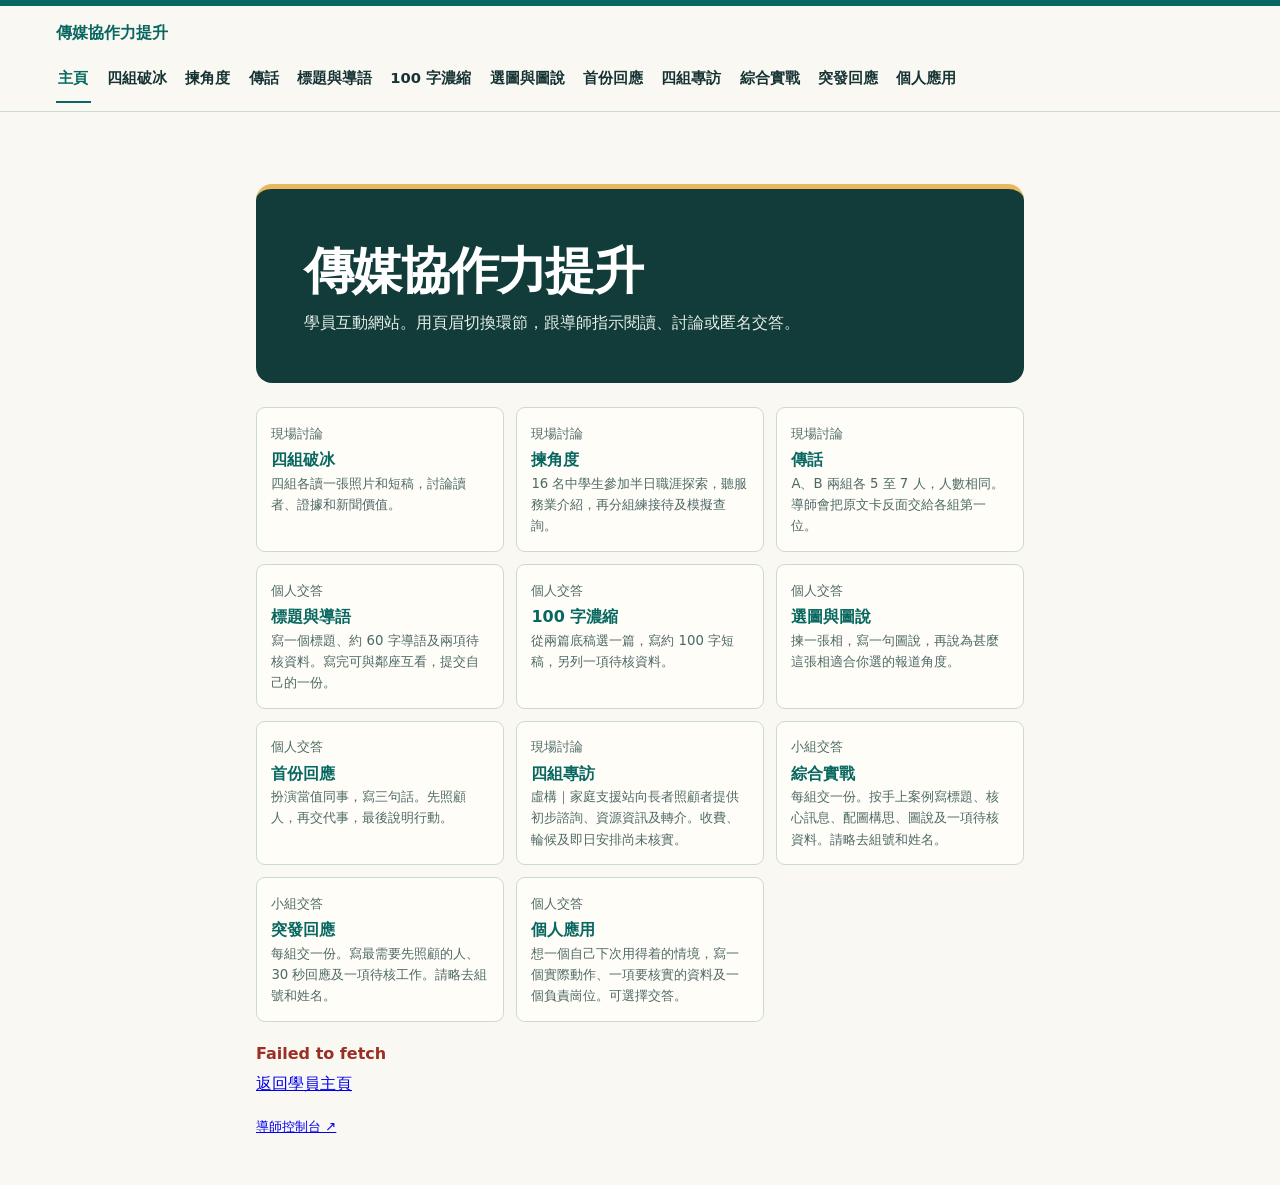
==== index.html @ f26a5cd6 "Publish reusable media training classroom" ====
<!doctype html><html lang="zh-Hant"><head><meta charset="utf-8"><meta name="viewport" content="width=device-width,initial-scale=1"><meta name="workshop-portal" content="1"><meta name="robots" content="noindex,nofollow">
<title>傳媒協作力提升｜學員互動網站</title>
<link rel="stylesheet" href="./app.css"><link rel="stylesheet" href="./classroom.css"><link rel="stylesheet" href="./portal.css">
<script src="./activities.js" defer></script><script src="./classroom.js" defer></script></head>
<body><header class="masthead"><div class="wrap brand"><span>傳媒協作力提升</span><span id="session-label" class="edition"></span></div><nav id="class-nav" class="wrap class-nav" aria-label="課堂環節"></nav></header><main class="wrap" id="main"></main><noscript>請開啟 JavaScript 以使用課堂網站。</noscript></body></html>
---- app.css ----
:root{
 --paper:#faf8f2;--white:#fffdf8;--ink:#163334;--body:#244140;
 --teal:#086760;--soft:#e7efe9;--rule:#ccd9d1;--muted:#4e6965;--gold:#f5e0b7;
 color-scheme:light;
 font-family:system-ui,"PingFang TC","Noto Sans CJK TC","Microsoft JhengHei",sans-serif;
 color:var(--ink);background:var(--paper);
}
*{box-sizing:border-box}
body{margin:0;font-size:1rem;line-height:1.6}
[hidden]{display:none!important}
.wrap{width:min(73rem,100% - 2rem);margin-inline:auto}
.masthead{border-top:.4rem solid var(--teal);border-bottom:1px solid var(--rule)}
.brand{min-height:3.3rem;display:flex;align-items:center;justify-content:space-between;gap:.75rem;color:var(--teal);font-weight:750}
.edition{font-size:.83rem;color:var(--muted)}
main{padding:clamp(1.4rem,4vw,3rem) 0 3rem}
main.student{max-width:48rem}
h1,h2,h3,p{margin:0}
h1{font-size:clamp(1.9rem,5vw,3.1rem);line-height:1.2;letter-spacing:-.035em;margin:.35rem 0 .5rem}
h2{font-size:1.2rem;line-height:1.4}
h3{font-size:1.65rem;line-height:1.35}
.eyebrow{font-size:.85rem;font-weight:800;color:var(--teal)}
.dek,.subtle{color:var(--muted)}
.intro{margin-bottom:1.3rem}
.brief{background:var(--soft);border-left:.3rem solid var(--teal);padding:1rem 1.15rem;margin-bottom:1.15rem}
.brief p{margin-top:.35rem}
.sheet{padding:clamp(.9rem,3vw,1.45rem);background:var(--white);border:1px solid var(--rule);border-radius:.7rem}
#submission{display:grid;gap:1rem}
label,legend{font-weight:700;color:var(--body)}
input:not([type=checkbox]),textarea,select{
 width:100%;color:var(--ink);font:inherit;
 background:#fff;border:1px solid #9bb6aa;border-radius:.35rem;
 padding:.65rem .75rem;
}
label+input,label+textarea,fieldset label input:not([type=checkbox]){margin-top:.35rem}
textarea{resize:vertical;min-height:6rem}
fieldset{min-width:0;border:0;padding:0;margin:0}
legend{padding:0;margin-bottom:.45rem}
.fields{display:grid;grid-template-columns:repeat(2,minmax(0,1fr));gap:.65rem}
.hint{font-size:.83rem;color:var(--muted);font-weight:500}
.counter{text-align:right;margin-top:.15rem}
button{font:inherit;min-height:2.75rem;border:1px solid transparent;border-radius:.35rem;padding:.55rem .9rem;cursor:pointer;font-weight:750}
button:disabled{opacity:.58;cursor:default}
button.primary{background:var(--teal);color:#fff}
button.secondary{background:var(--soft);color:var(--teal);border-color:var(--rule)}
#submission button{justify-self:start}
:focus-visible{outline:.18rem solid var(--teal);outline-offset:.16rem}
.status:empty{display:none}
.status{font-weight:700;margin:.25rem 0;color:var(--teal)}
.status[data-kind=error]{color:#9a3025}
.access{max-width:38rem;margin-bottom:.8rem}
.access-row,.actions{display:flex;gap:.55rem;align-items:center;flex-wrap:wrap}
.access-row{margin-top:.4rem}
.access-row input{flex:1 1 10rem}
.toolbar{display:flex;justify-content:space-between;align-items:center;gap:.7rem;flex-wrap:wrap;margin:.9rem 0}
.counts{display:flex;gap:1rem;margin:0;align-items:center;flex-wrap:wrap}
.counts div{display:flex;align-items:baseline;gap:.35rem}
.counts dt{color:var(--muted);font-size:.9rem}
.counts dd{margin:0;font-size:1.25rem;font-weight:800;color:var(--teal)}
.review-grid{display:grid;grid-template-columns:1.12fr 1fr;gap:1rem;align-items:start}
.sheet-head{display:flex;align-items:center;justify-content:space-between;gap:.55rem;border-bottom:1px solid var(--rule);padding-bottom:.55rem;margin-bottom:.85rem}
.badge{background:var(--soft);color:var(--teal);font-size:.82rem;font-weight:750;border-radius:.25rem;padding:.13rem .45rem;white-space:nowrap}
.draft h3,.draft .lead,.draft li{overflow-wrap:anywhere;white-space:pre-wrap}
.draft .eyebrow{margin-top:.8rem}
.draft .lead{font-size:1.18rem;margin:.25rem 0 .9rem}
.small-heading{font-size:1rem}
.draft ol{margin:.35rem 0 0;padding-left:1.4rem}
#criteria label{display:grid;grid-template-columns:1fr minmax(6.5rem,9rem);align-items:center;gap:.35rem;margin-bottom:.4rem}
#criteria select{font-size:.9rem;padding:.38rem}
.checklist{border-top:1px solid var(--rule);padding-top:.35rem;margin-top:.85rem}
.checklist div{display:flex;align-items:baseline;gap:.35rem .75rem;flex-wrap:wrap;margin:.4rem 0}
.checklist strong{color:var(--teal)}
.checklist label{font-weight:550}
input[type=checkbox]{accent-color:var(--teal);width:1rem;height:1rem;vertical-align:-.13rem}
.closing{margin-top:.75rem;background:var(--gold);padding:.6rem .65rem;font-weight:750;color:#5a3e18}
.rubric .hint{margin-top:.5rem}
@media(max-width:48rem){.review-grid{grid-template-columns:1fr}}
@media(max-width:30rem){.fields{grid-template-columns:1fr}}
.source-brief{margin:0}
.source-brief p+p{margin-top:.65rem}
.source-brief a{color:var(--teal);text-underline-offset:.18em}
.key-facts{margin-top:.9rem;padding:.8rem .9rem;background:var(--soft);border-radius:.35rem}
.key-facts ul{margin:.3rem 0 0;padding-left:1.25rem}
.key-facts li+li{margin-top:.3rem}
select#material{margin-top:.35rem}
---- classroom.css ----
.class-nav{display:flex;flex-wrap:wrap;gap:.25rem .85rem;padding-bottom:.5rem}
.class-nav a{color:var(--ink);padding:.45rem .15rem;text-decoration:none;font-weight:700;min-height:2.75rem;border-bottom:2px solid transparent}
.class-nav a:hover,.class-nav a[aria-current]{border-color:var(--teal);color:var(--teal)}
.stack{display:grid;gap:.85rem;align-content:start}
.stack > *{min-width:0}
.class-actions{display:flex;flex-wrap:wrap;gap:.6rem;align-items:center}
.class-actions > *{max-width:100%}
.class-card{display:block;text-decoration:none;color:var(--ink);padding:1rem;border-top:1px solid var(--rule)}
.class-card:hover{background:var(--soft)}
.class-card strong{color:var(--teal)}
.class-section{margin-top:1.2rem}
.class-field{display:grid;gap:.2rem}
.class-field label+*{margin-top:0}
.class-output{white-space:pre-wrap;overflow-wrap:anywhere}
details>summary{cursor:pointer;font-weight:700;color:var(--teal);padding:.35rem 0}
.tickets{display:grid;grid-template-columns:repeat(auto-fit,minmax(11rem,1fr));gap:.5rem}
.tickets code{border:1px dashed #668078;padding:.4rem;text-align:center}
.review-controls{display:grid;grid-template-columns:1fr 1fr;gap:.6rem}
.class-nav a[href*="teacher"]{margin-left:auto}
.timer-shell{max-width:64rem;margin-inline:auto}
.timer-time{font-size:clamp(4rem,19vw,10rem);font-variant-numeric:tabular-nums;color:var(--teal);font-weight:800;line-height:1.02}
.timer-steps{font-size:clamp(1rem,2.4vw,1.65rem);padding-left:1.5em;margin:.4rem 0 .9rem}
.timer-steps li+li{margin-top:.35rem}
.timer-track{display:flex;flex-wrap:wrap;gap:.3rem .8rem;color:var(--muted)}
.timer-track strong{color:var(--teal)}
.project-content{font-size:clamp(1.25rem,3vw,2.3rem)}
@media(max-width:40rem){.review-controls{grid-template-columns:1fr}}
@media print{
 body.print-tickets *{visibility:hidden}
 body.print-tickets #print-tickets,body.print-tickets #print-tickets *{visibility:visible}
 body.print-tickets #print-tickets{position:absolute;inset:0}
}
.timer-prompt{font-size:clamp(1.1rem,2.4vw,1.55rem);margin-block:.25rem .7rem}
.timer-track .stage-button{font-size:.88rem;min-height:2rem;padding:.3rem .55rem}
.timer-track .stage-button[aria-current=step]{background:var(--teal);color:white}
.review-photo{width:100%;max-height:62vh;object-fit:contain;background:var(--soft)}
---- portal.css ----
body:has(meta[name=workshop-portal]){background:#f8f7f0}
.portal-intro{padding:clamp(1.3rem,5vw,3rem);background:#113c39;color:#fff;border-radius:1rem;border-top:.36rem solid #eab660;margin:1.5rem 0}
.portal-intro .dek{color:#e7efe9;max-width:54ch}
.portal-grid{display:grid;grid-template-columns:repeat(auto-fit,minmax(min(100%,15rem),1fr));gap:.75rem}
.portal-grid a{border:1px solid var(--rule);background:#fffdf8;border-radius:.55rem;padding:.9rem}
.portal-grid .hint{margin-bottom:0}.portal-grid small{color:var(--muted);display:block;margin-bottom:.2rem}
.class-nav a{font-size:.92rem;white-space:nowrap}
.portal-photos{margin:.75rem 0 1.2rem;display:grid;gap:.6rem;grid-template-columns:repeat(auto-fit,minmax(min(100%,11rem),1fr))}
.portal-photos figure{margin:0}.portal-photos img{width:100%;aspect-ratio:4/3;object-fit:cover;border-radius:.4rem}
.portal-photos figcaption{color:var(--muted);font-size:.9rem}.portal-foot{padding-bottom:2rem}
@media(max-width:42rem){.class-nav{overflow:auto;flex-wrap:nowrap;max-width:100%;scrollbar-width:thin}}
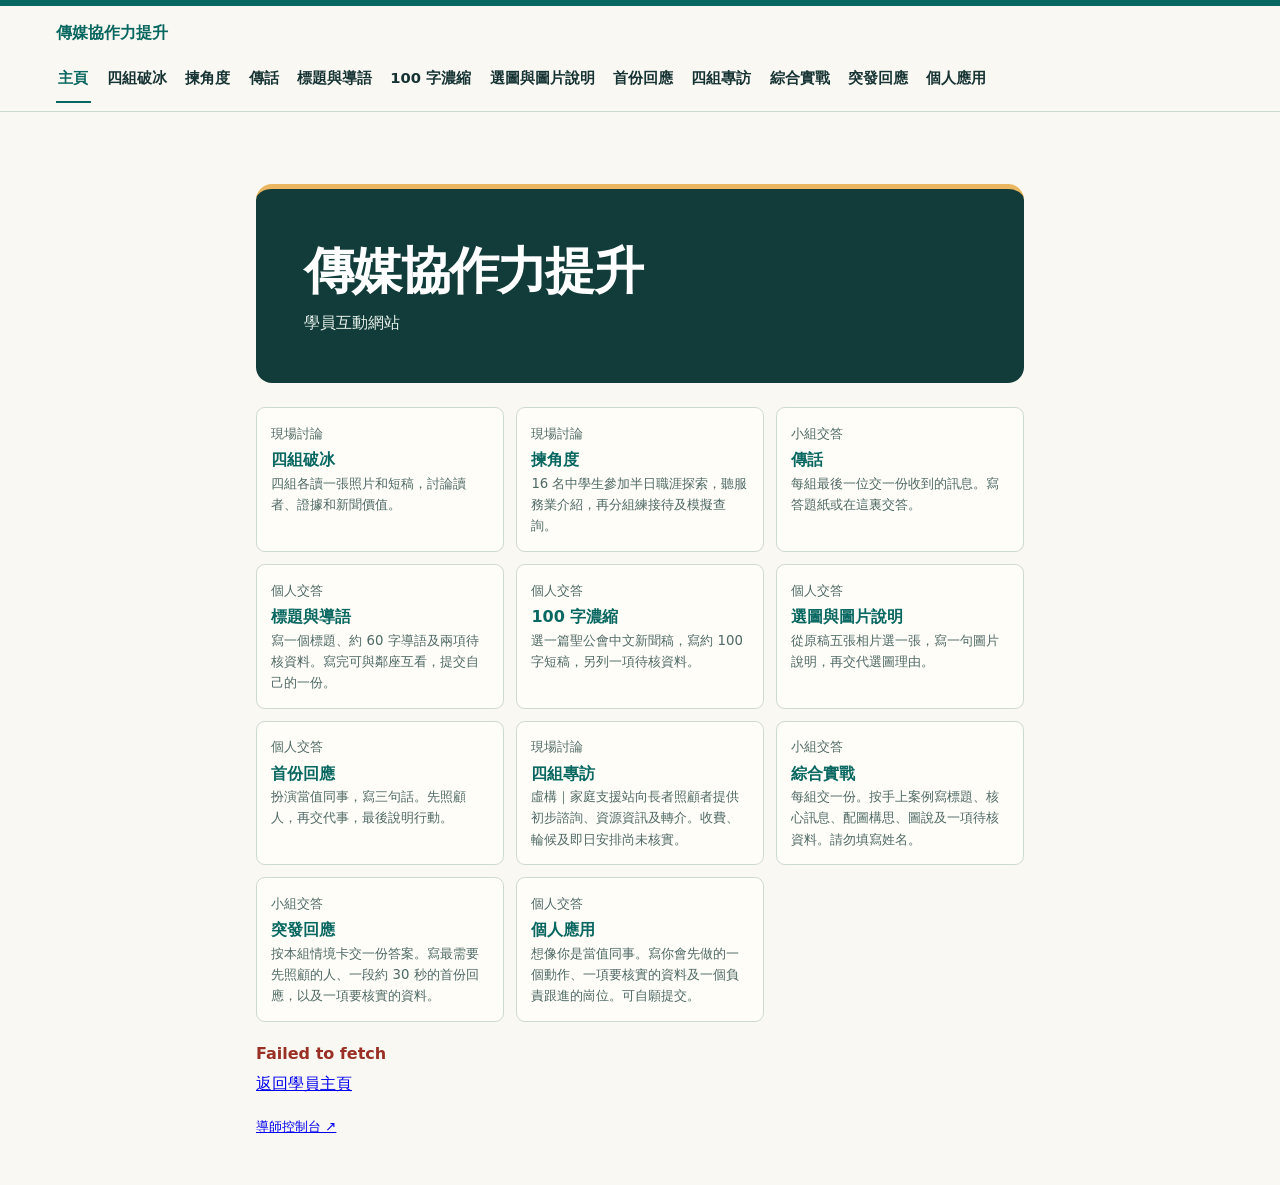
==== commit bf5d6105: "Publish the updated media training classroom on GitHub Pages" ====
--- a/index.html
+++ b/index.html
@@ -1,5 +1,5 @@
 <!doctype html><html lang="zh-Hant"><head><meta charset="utf-8"><meta name="viewport" content="width=device-width,initial-scale=1"><meta name="workshop-portal" content="1"><meta name="robots" content="noindex,nofollow">
 <title>傳媒協作力提升｜學員互動網站</title>
 <link rel="stylesheet" href="./app.css"><link rel="stylesheet" href="./classroom.css"><link rel="stylesheet" href="./portal.css">
-<script src="./activities.js" defer></script><script src="./classroom.js" defer></script></head>
-<body><header class="masthead"><div class="wrap brand"><span>傳媒協作力提升</span><span id="session-label" class="edition"></span></div><nav id="class-nav" class="wrap class-nav" aria-label="課堂環節"></nav></header><main class="wrap" id="main"></main><noscript>請開啟 JavaScript 以使用課堂網站。</noscript></body></html>+<script src="./classroom-bundle.js" defer></script></head>
+<body><header class="masthead"><div class="wrap brand"><span>傳媒協作力提升</span><span id="session-label" class="edition"></span></div><nav id="class-nav" class="wrap class-nav" aria-label="課堂環節"><a href="./">主頁</a><a href="./icebreaker.html">四組破冰</a></nav></header><main class="wrap" id="main"><section class="intro" data-classroom-loading><h1>傳媒協作力提升</h1><p class="dek" role="status">正在載入課堂互動功能。</p></section></main><noscript>請開啟 JavaScript 以使用課堂網站。</noscript></body></html>
--- a/classroom.css
+++ b/classroom.css
@@ -34,3 +34,13 @@
 .timer-track .stage-button{font-size:.88rem;min-height:2rem;padding:.3rem .55rem}
 .timer-track .stage-button[aria-current=step]{background:var(--teal);color:white}
 .review-photo{width:100%;max-height:62vh;object-fit:contain;background:var(--soft)}
+.teacher-timer-frame{width:100%;min-height:370px;border:1px solid var(--rule);border-radius:.5rem;background:var(--paper)}
+.embedded-timer .masthead,.embedded-timer .timer-shell>label,.embedded-timer .timer-shell>h1,.embedded-timer section[aria-label="導師操作"]{display:none}
+.embedded-timer .timer-shell{width:calc(100% - 1.5rem);padding:0.65rem 0}
+.embedded-timer .timer-time{font-size:clamp(2.4rem,9vw,5.3rem)}
+.embedded-timer .timer-prompt{font-size:1rem}
+
+.caption-gallery{display:grid;grid-template-columns:repeat(auto-fit,minmax(min(100%,15rem),1fr));gap:1rem;margin-block:1rem}
+.caption-gallery figure{margin:0}
+.caption-gallery img{display:block;width:100%;height:auto;border-radius:.35rem}
+.caption-gallery figcaption{font-weight:700;color:var(--teal);margin-top:.3rem}
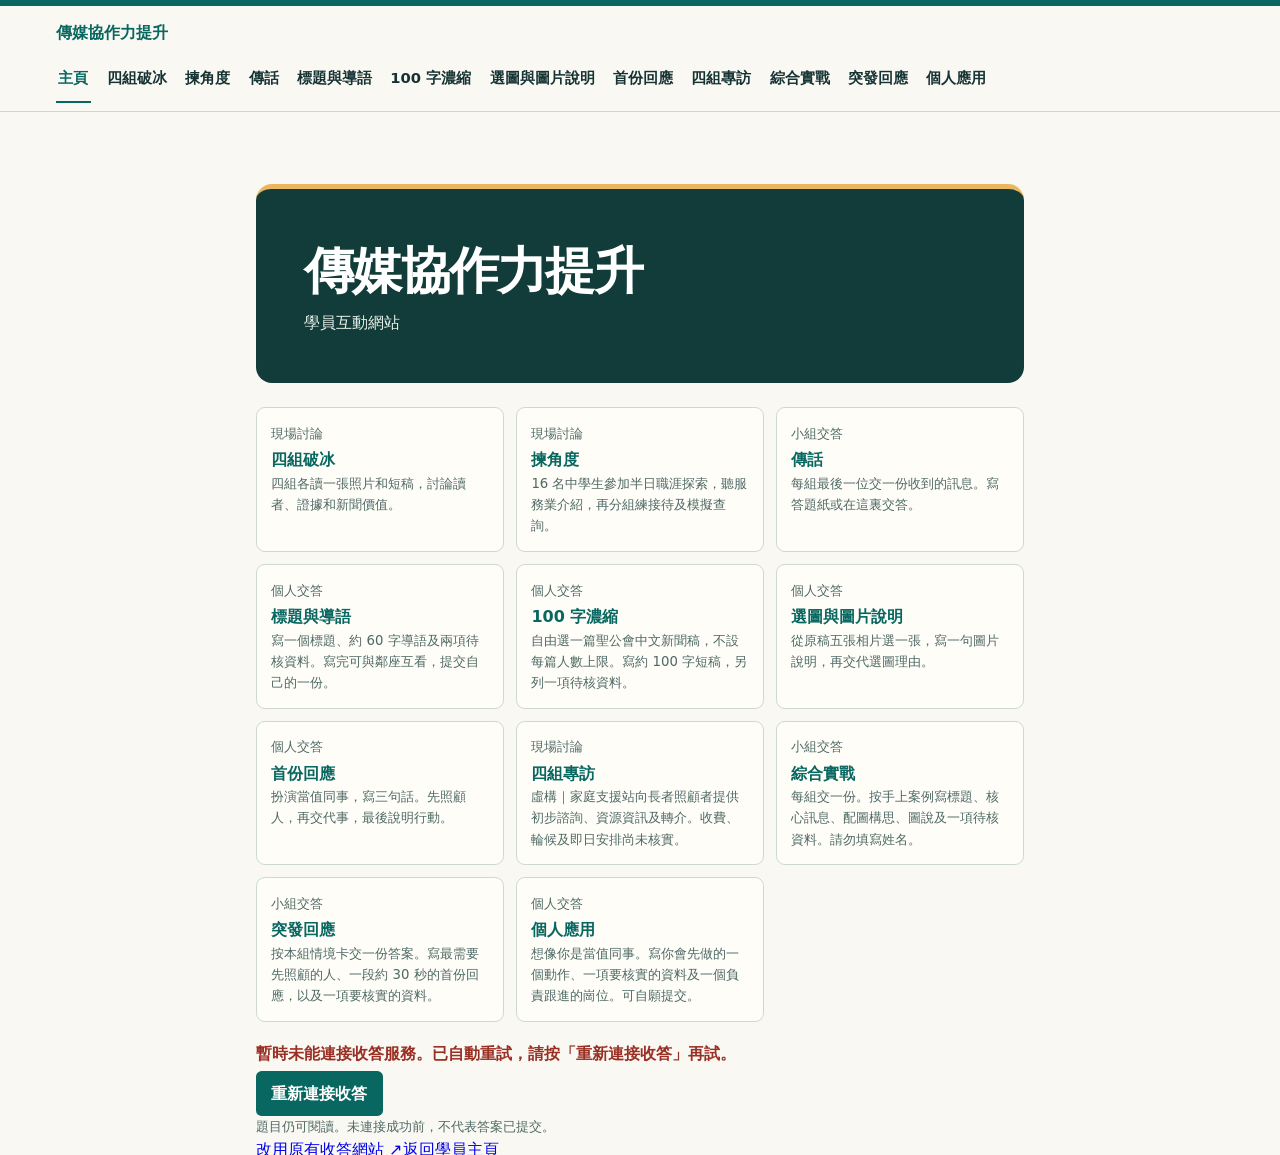
==== commit fda96244: "Refresh classroom bundle cache after reconnect recovery fix" ====
--- a/index.html
+++ b/index.html
@@ -1,5 +1,5 @@
 <!doctype html><html lang="zh-Hant"><head><meta charset="utf-8"><meta name="viewport" content="width=device-width,initial-scale=1"><meta name="workshop-portal" content="1"><meta name="robots" content="noindex,nofollow">
 <title>傳媒協作力提升｜學員互動網站</title>
 <link rel="stylesheet" href="./app.css"><link rel="stylesheet" href="./classroom.css"><link rel="stylesheet" href="./portal.css">
-<script src="./classroom-bundle.js" defer></script></head>
+<script src="./classroom-bundle.js?v=20261116-reconnect" defer></script></head>
 <body><header class="masthead"><div class="wrap brand"><span>傳媒協作力提升</span><span id="session-label" class="edition"></span></div><nav id="class-nav" class="wrap class-nav" aria-label="課堂環節"><a href="./">主頁</a><a href="./icebreaker.html">四組破冰</a></nav></header><main class="wrap" id="main"><section class="intro" data-classroom-loading><h1>傳媒協作力提升</h1><p class="dek" role="status">正在載入課堂互動功能。</p></section></main><noscript>請開啟 JavaScript 以使用課堂網站。</noscript></body></html>
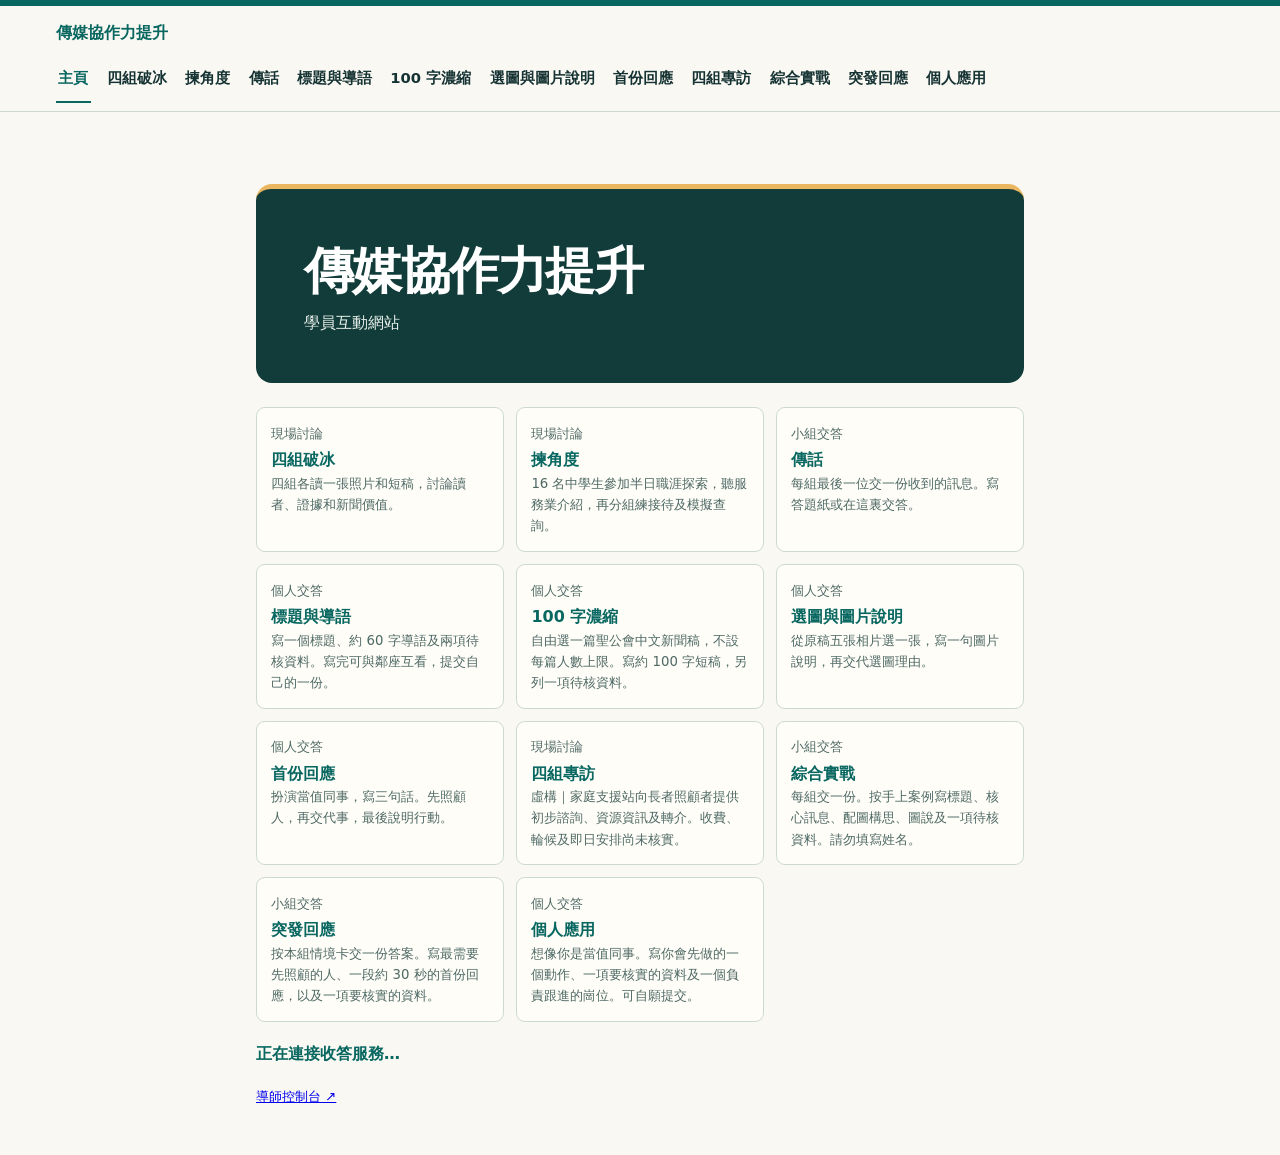
==== commit 9a110838: "Refresh classroom API relay bundle cache" ====
--- a/index.html
+++ b/index.html
@@ -1,5 +1,5 @@
 <!doctype html><html lang="zh-Hant"><head><meta charset="utf-8"><meta name="viewport" content="width=device-width,initial-scale=1"><meta name="workshop-portal" content="1"><meta name="robots" content="noindex,nofollow">
 <title>傳媒協作力提升｜學員互動網站</title>
 <link rel="stylesheet" href="./app.css"><link rel="stylesheet" href="./classroom.css"><link rel="stylesheet" href="./portal.css">
-<script src="./classroom-bundle.js?v=20261116-reconnect" defer></script></head>
+<script src="./classroom-bundle.js?v=20261116-proxy" defer></script></head>
 <body><header class="masthead"><div class="wrap brand"><span>傳媒協作力提升</span><span id="session-label" class="edition"></span></div><nav id="class-nav" class="wrap class-nav" aria-label="課堂環節"><a href="./">主頁</a><a href="./icebreaker.html">四組破冰</a></nav></header><main class="wrap" id="main"><section class="intro" data-classroom-loading><h1>傳媒協作力提升</h1><p class="dek" role="status">正在載入課堂互動功能。</p></section></main><noscript>請開啟 JavaScript 以使用課堂網站。</noscript></body></html>
